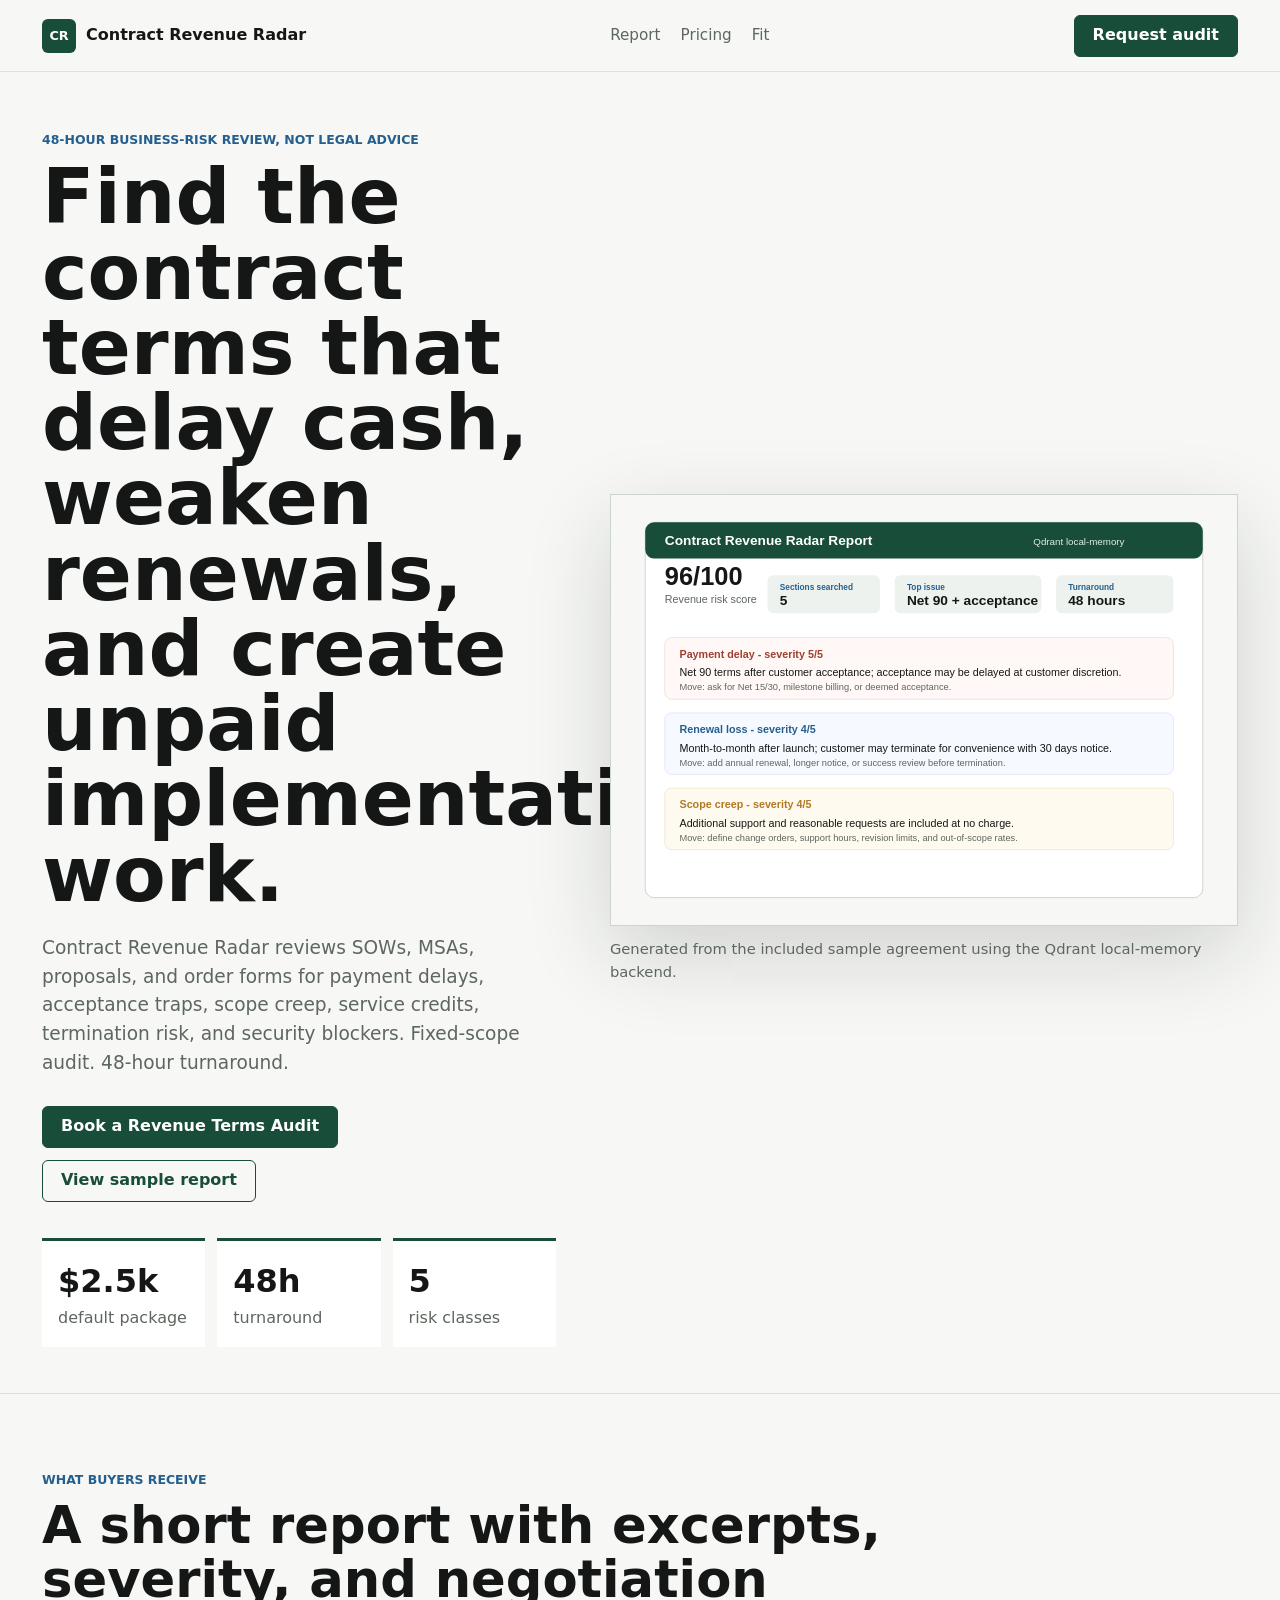
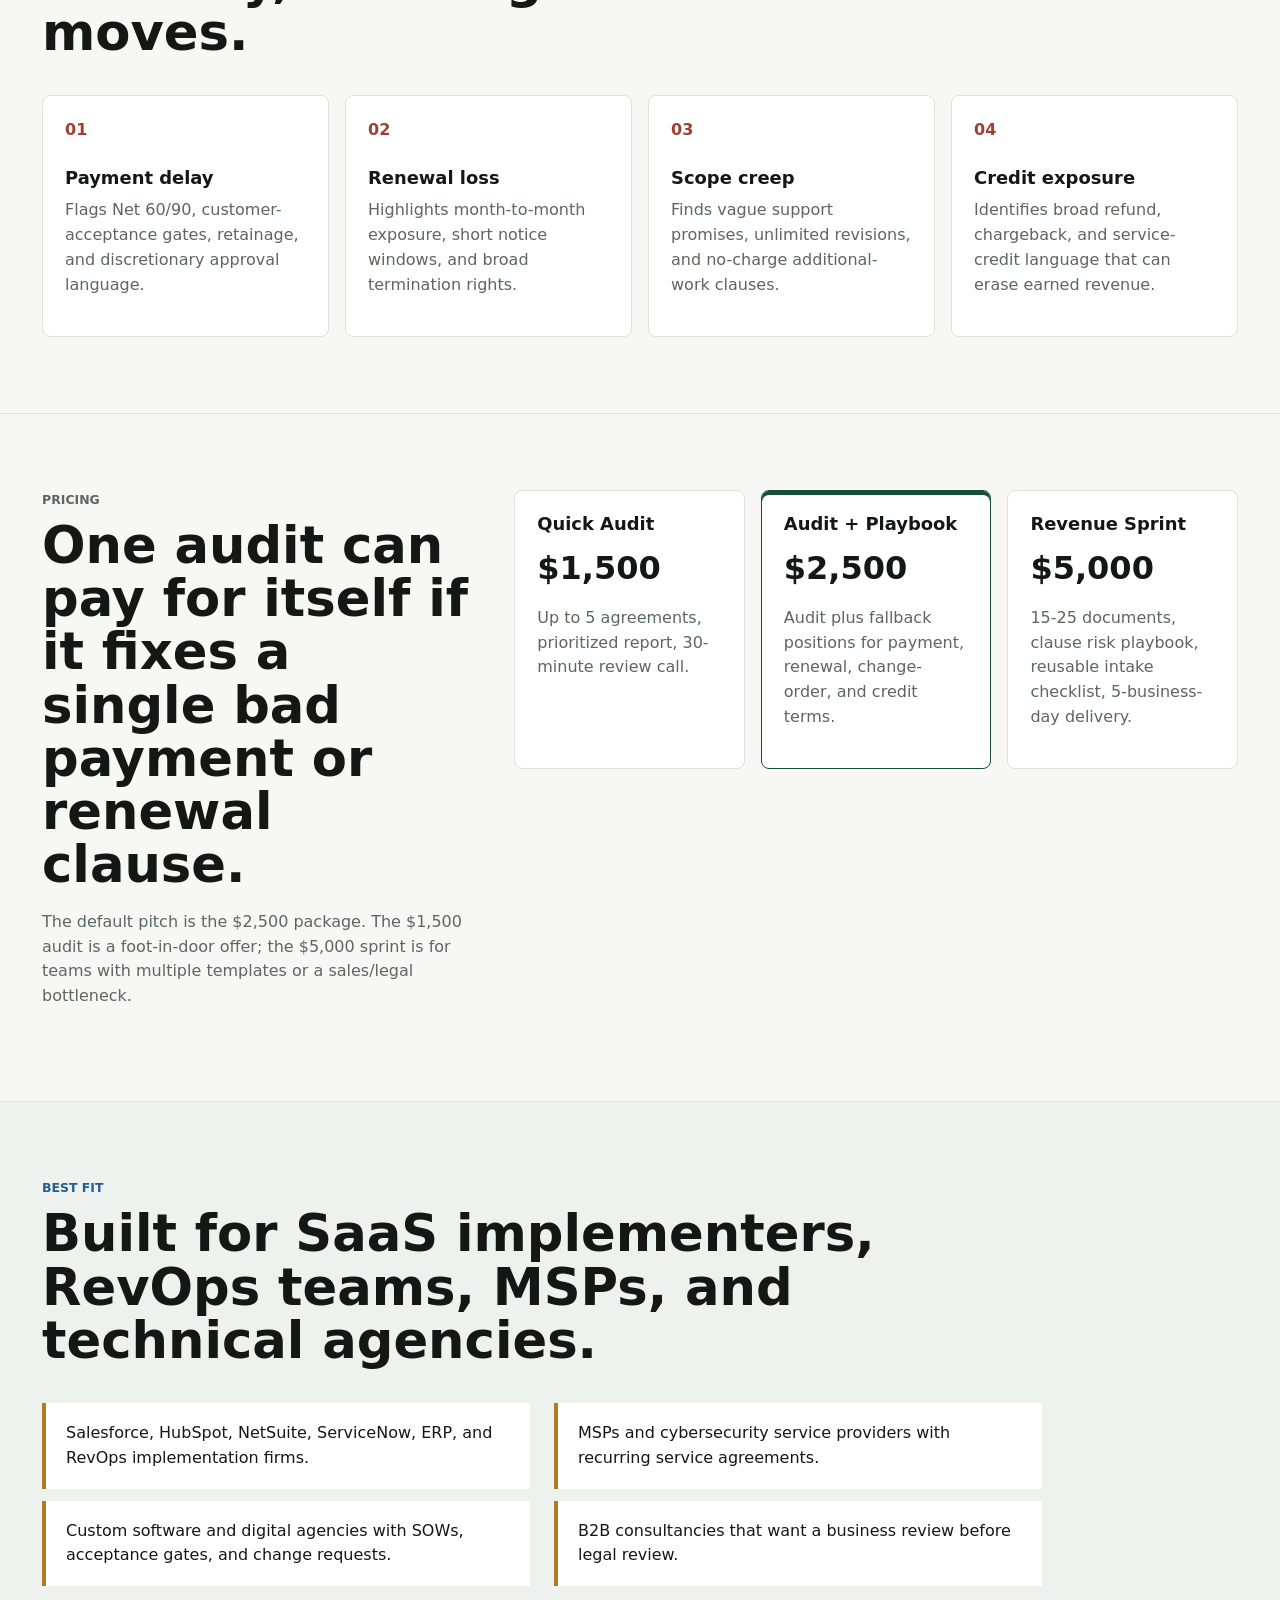
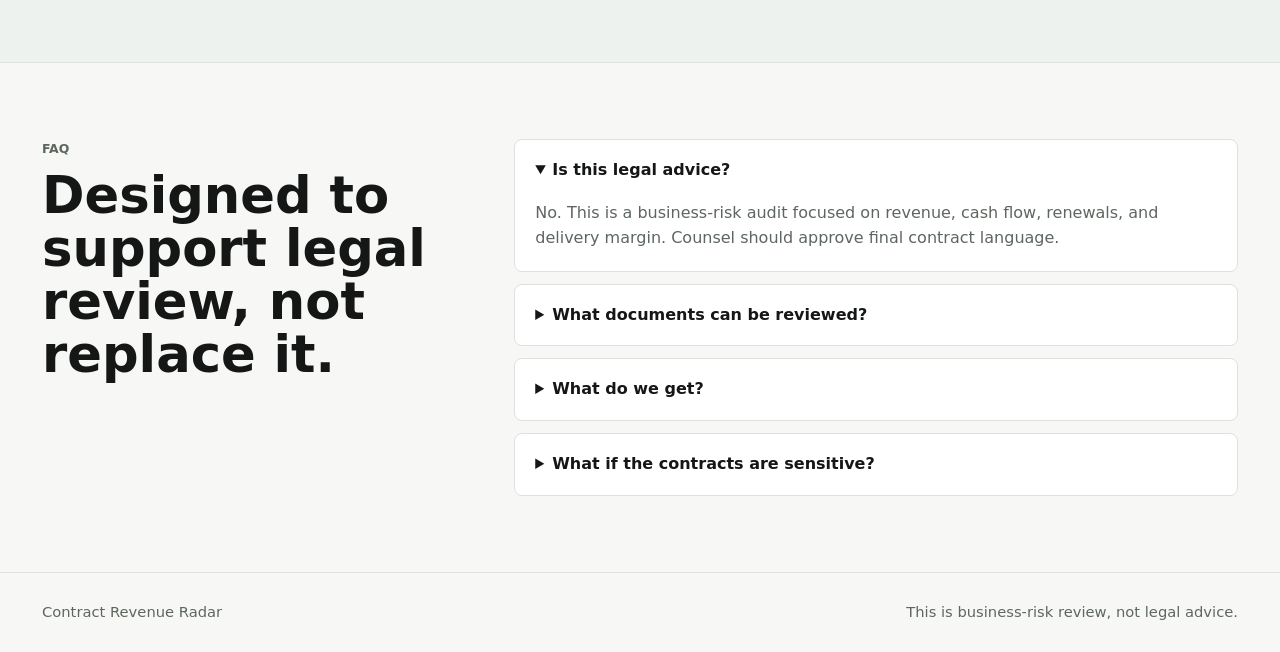
==== sales_site/index.html @ be5c2841 "Initial Contract Revenue Radar submission package" ====
<!doctype html>
<html lang="en">
  <head>
    <meta charset="utf-8" />
    <meta name="viewport" content="width=device-width, initial-scale=1" />
    <title>Contract Revenue Radar</title>
    <meta
      name="description"
      content="A 48-hour revenue terms audit for agencies, MSPs, SaaS implementers, and B2B service firms."
    />
    <link rel="stylesheet" href="styles.css" />
  </head>
  <body>
    <header class="topbar">
      <a class="brand" href="#top" aria-label="Contract Revenue Radar home">
        <span class="mark">CR</span>
        <span>Contract Revenue Radar</span>
      </a>
      <nav aria-label="Primary navigation">
        <a href="#report">Report</a>
        <a href="#pricing">Pricing</a>
        <a href="#fit">Fit</a>
      </nav>
      <a class="nav-cta" href="mailto:YOUR_EMAIL_HERE?subject=Revenue%20Terms%20Audit">Request audit</a>
    </header>

    <main id="top">
      <section class="hero">
        <div class="hero-copy">
          <p class="eyebrow">48-hour business-risk review, not legal advice</p>
          <h1>Find the contract terms that delay cash, weaken renewals, and create unpaid implementation work.</h1>
          <p class="lede">
            Contract Revenue Radar reviews SOWs, MSAs, proposals, and order forms for payment
            delays, acceptance traps, scope creep, service credits, termination risk, and security
            blockers. Fixed-scope audit. 48-hour turnaround.
          </p>
          <div class="hero-actions">
            <a class="button primary" href="mailto:YOUR_EMAIL_HERE?subject=Revenue%20Terms%20Audit">Book a Revenue Terms Audit</a>
            <a class="button secondary" href="#report">View sample report</a>
          </div>
          <dl class="metrics" aria-label="Commercial targets">
            <div>
              <dt>$2.5k</dt>
              <dd>default package</dd>
            </div>
            <div>
              <dt>48h</dt>
              <dd>turnaround</dd>
            </div>
            <div>
              <dt>5</dt>
              <dd>risk classes</dd>
            </div>
          </dl>
        </div>
        <figure class="product-shot" aria-label="Sample Contract Revenue Radar report">
          <img src="assets/report-preview.svg" alt="Sample report showing payment delay, renewal loss, and scope creep findings." />
          <figcaption>Generated from the included sample agreement using the Qdrant local-memory backend.</figcaption>
        </figure>
      </section>

      <section class="band" id="report">
        <div class="section-heading">
          <p class="eyebrow">What buyers receive</p>
          <h2>A short report with excerpts, severity, and negotiation moves.</h2>
        </div>
        <div class="deliverables">
          <article>
            <span class="index">01</span>
            <h3>Payment delay</h3>
            <p>Flags Net 60/90, customer-acceptance gates, retainage, and discretionary approval language.</p>
          </article>
          <article>
            <span class="index">02</span>
            <h3>Renewal loss</h3>
            <p>Highlights month-to-month exposure, short notice windows, and broad termination rights.</p>
          </article>
          <article>
            <span class="index">03</span>
            <h3>Scope creep</h3>
            <p>Finds vague support promises, unlimited revisions, and no-charge additional-work clauses.</p>
          </article>
          <article>
            <span class="index">04</span>
            <h3>Credit exposure</h3>
            <p>Identifies broad refund, chargeback, and service-credit language that can erase earned revenue.</p>
          </article>
        </div>
      </section>

      <section class="split" id="pricing">
        <div>
          <p class="eyebrow">Pricing</p>
          <h2>One audit can pay for itself if it fixes a single bad payment or renewal clause.</h2>
          <p>
            The default pitch is the $2,500 package. The $1,500 audit is a foot-in-door offer; the $5,000 sprint is for teams with multiple templates or a sales/legal bottleneck.
          </p>
        </div>
        <div class="pricing-table" aria-label="Audit pricing">
          <article>
            <h3>Quick Audit</h3>
            <p class="price">$1,500</p>
            <p>Up to 5 agreements, prioritized report, 30-minute review call.</p>
          </article>
          <article class="featured">
            <h3>Audit + Playbook</h3>
            <p class="price">$2,500</p>
            <p>Audit plus fallback positions for payment, renewal, change-order, and credit terms.</p>
          </article>
          <article>
            <h3>Revenue Sprint</h3>
            <p class="price">$5,000</p>
            <p>15-25 documents, clause risk playbook, reusable intake checklist, 5-business-day delivery.</p>
          </article>
        </div>
      </section>

      <section class="band muted" id="fit">
        <div class="section-heading">
          <p class="eyebrow">Best fit</p>
          <h2>Built for SaaS implementers, RevOps teams, MSPs, and technical agencies.</h2>
        </div>
        <ul class="fit-list">
          <li>Salesforce, HubSpot, NetSuite, ServiceNow, ERP, and RevOps implementation firms.</li>
          <li>MSPs and cybersecurity service providers with recurring service agreements.</li>
          <li>Custom software and digital agencies with SOWs, acceptance gates, and change requests.</li>
          <li>B2B consultancies that want a business review before legal review.</li>
        </ul>
      </section>

      <section class="split faq" id="faq">
        <div>
          <p class="eyebrow">FAQ</p>
          <h2>Designed to support legal review, not replace it.</h2>
        </div>
        <div class="faq-list">
          <details open>
            <summary>Is this legal advice?</summary>
            <p>No. This is a business-risk audit focused on revenue, cash flow, renewals, and delivery margin. Counsel should approve final contract language.</p>
          </details>
          <details>
            <summary>What documents can be reviewed?</summary>
            <p>SOWs, MSAs, proposals, order forms, renewal terms, implementation agreements, managed services agreements, and redacted excerpts.</p>
          </details>
          <details>
            <summary>What do we get?</summary>
            <p>A prioritized report showing risky excerpts, why they matter commercially, and recommended negotiation moves. Higher-tier packages include fallback clause positions and an intake checklist.</p>
          </details>
          <details>
            <summary>What if the contracts are sensitive?</summary>
            <p>Start with redacted docs, templates, public order forms, or a short excerpt. No sensitive personal data is required for a sample audit.</p>
          </details>
        </div>
      </section>
    </main>

    <footer>
      <span>Contract Revenue Radar</span>
      <span>This is business-risk review, not legal advice.</span>
    </footer>
  </body>
</html>
---- sales_site/styles.css ----
:root {
  color-scheme: light;
  --ink: #151716;
  --muted: #5d665f;
  --line: #dce2dd;
  --panel: #ffffff;
  --paper: #f7f8f5;
  --green: #184d3a;
  --blue: #245f8f;
  --red: #9e3f31;
  --gold: #b07a25;
}

* {
  box-sizing: border-box;
}

html {
  scroll-behavior: smooth;
}

body {
  margin: 0;
  font-family:
    Inter, ui-sans-serif, system-ui, -apple-system, BlinkMacSystemFont, "Segoe UI", sans-serif;
  color: var(--ink);
  background: var(--paper);
  line-height: 1.55;
}

a {
  color: inherit;
}

.topbar {
  position: sticky;
  top: 0;
  z-index: 10;
  display: flex;
  align-items: center;
  justify-content: space-between;
  gap: 24px;
  min-height: 72px;
  padding: 0 42px;
  border-bottom: 1px solid var(--line);
  background: rgba(247, 248, 245, 0.94);
  backdrop-filter: blur(16px);
}

.brand {
  display: inline-flex;
  align-items: center;
  gap: 10px;
  font-weight: 720;
  text-decoration: none;
  white-space: nowrap;
}

.mark {
  display: grid;
  place-items: center;
  width: 34px;
  height: 34px;
  color: #fff;
  background: var(--green);
  border-radius: 6px;
  font-size: 0.8rem;
}

nav {
  display: flex;
  gap: 20px;
  color: var(--muted);
  font-size: 0.95rem;
}

nav a,
.nav-cta,
.button {
  text-decoration: none;
}

.nav-cta,
.button {
  display: inline-flex;
  align-items: center;
  justify-content: center;
  min-height: 42px;
  padding: 0 18px;
  border: 1px solid var(--green);
  border-radius: 6px;
  font-weight: 700;
  white-space: nowrap;
}

.nav-cta,
.button.primary {
  color: #fff;
  background: var(--green);
}

.button.secondary {
  color: var(--green);
  background: transparent;
}

.hero {
  display: grid;
  grid-template-columns: minmax(0, 0.9fr) minmax(420px, 1.1fr);
  gap: 54px;
  align-items: center;
  min-height: calc(100vh - 72px);
  padding: 58px 42px 46px;
  border-bottom: 1px solid var(--line);
}

.hero-copy {
  max-width: 720px;
}

.eyebrow {
  margin: 0 0 10px;
  color: var(--blue);
  font-size: 0.78rem;
  font-weight: 800;
  letter-spacing: 0;
  text-transform: uppercase;
}

h1,
h2,
h3,
p {
  margin-top: 0;
}

h1 {
  margin-bottom: 22px;
  font-size: clamp(2.6rem, 6vw, 5.7rem);
  line-height: 0.98;
  letter-spacing: 0;
}

h2 {
  margin-bottom: 18px;
  font-size: clamp(2rem, 4vw, 3.6rem);
  line-height: 1.04;
  letter-spacing: 0;
}

h3 {
  margin-bottom: 10px;
  font-size: 1.12rem;
  line-height: 1.2;
  letter-spacing: 0;
}

.lede {
  max-width: 650px;
  margin-bottom: 28px;
  color: var(--muted);
  font-size: 1.16rem;
}

.hero-actions {
  display: flex;
  flex-wrap: wrap;
  gap: 12px;
}

.metrics {
  display: grid;
  grid-template-columns: repeat(3, minmax(0, 1fr));
  gap: 12px;
  max-width: 560px;
  margin: 36px 0 0;
}

.metrics div {
  padding: 16px;
  border-top: 3px solid var(--green);
  background: #fff;
}

.metrics dt {
  font-size: 2rem;
  font-weight: 800;
}

.metrics dd {
  margin: 0;
  color: var(--muted);
}

.product-shot {
  margin: 0;
}

.product-shot img {
  display: block;
  width: 100%;
  height: auto;
  border: 1px solid #cbd4ce;
  box-shadow: 0 28px 80px rgba(21, 23, 22, 0.16);
  background: #fff;
}

figcaption {
  margin-top: 12px;
  color: var(--muted);
  font-size: 0.92rem;
}

.band,
.split {
  padding: 76px 42px;
  border-bottom: 1px solid var(--line);
}

.muted {
  background: #edf2ef;
}

.section-heading {
  max-width: 900px;
  margin-bottom: 36px;
}

.deliverables {
  display: grid;
  grid-template-columns: repeat(4, minmax(0, 1fr));
  gap: 16px;
}

.deliverables article,
.pricing-table article {
  padding: 22px;
  border: 1px solid var(--line);
  border-radius: 8px;
  background: #fff;
}

.index {
  display: inline-block;
  margin-bottom: 24px;
  color: var(--red);
  font-weight: 800;
}

.split {
  display: grid;
  grid-template-columns: minmax(280px, 0.75fr) minmax(0, 1.25fr);
  gap: 38px;
  align-items: start;
}

.split > div:first-child p {
  max-width: 560px;
  color: var(--muted);
}

.pricing-table {
  display: grid;
  grid-template-columns: repeat(3, minmax(0, 1fr));
  gap: 16px;
}

.pricing-table .featured {
  border-color: var(--green);
  box-shadow: inset 0 4px 0 var(--green);
}

.price {
  margin-bottom: 12px;
  font-size: 2rem;
  font-weight: 850;
}

.pricing-table p:not(.price),
.deliverables p {
  color: var(--muted);
}

.fit-list {
  display: grid;
  grid-template-columns: repeat(2, minmax(0, 1fr));
  gap: 12px 24px;
  max-width: 1000px;
  margin: 0;
  padding: 0;
  list-style: none;
}

.fit-list li {
  padding: 18px 20px;
  border-left: 4px solid var(--gold);
  background: #fff;
}

.faq-list {
  display: grid;
  gap: 12px;
}

details {
  border: 1px solid var(--line);
  border-radius: 8px;
  background: #fff;
}

summary {
  cursor: pointer;
  padding: 18px 20px;
  color: var(--ink);
  font-weight: 800;
}

details p {
  margin: 0;
  padding: 0 20px 20px;
  color: var(--muted);
}

footer {
  display: flex;
  justify-content: space-between;
  gap: 24px;
  padding: 28px 42px;
  color: var(--muted);
  font-size: 0.92rem;
}

@media (max-width: 980px) {
  .topbar {
    position: static;
    padding: 16px 22px;
    align-items: flex-start;
    flex-wrap: wrap;
  }

  nav {
    order: 3;
    width: 100%;
  }

  .hero,
  .split,
  .deliverables,
  .pricing-table,
  .fit-list {
    grid-template-columns: 1fr;
  }

  .hero {
    min-height: auto;
    padding: 44px 22px;
  }

  .band,
  .split {
    padding: 54px 22px;
  }

  .metrics {
    grid-template-columns: 1fr;
  }

  footer {
    flex-direction: column;
    padding: 24px 22px;
  }
}

@media (max-width: 560px) {
  .brand {
    width: 100%;
  }

  .nav-cta,
  .button,
  .hero-actions {
    width: 100%;
  }

  h1 {
    font-size: 2.65rem;
  }
}
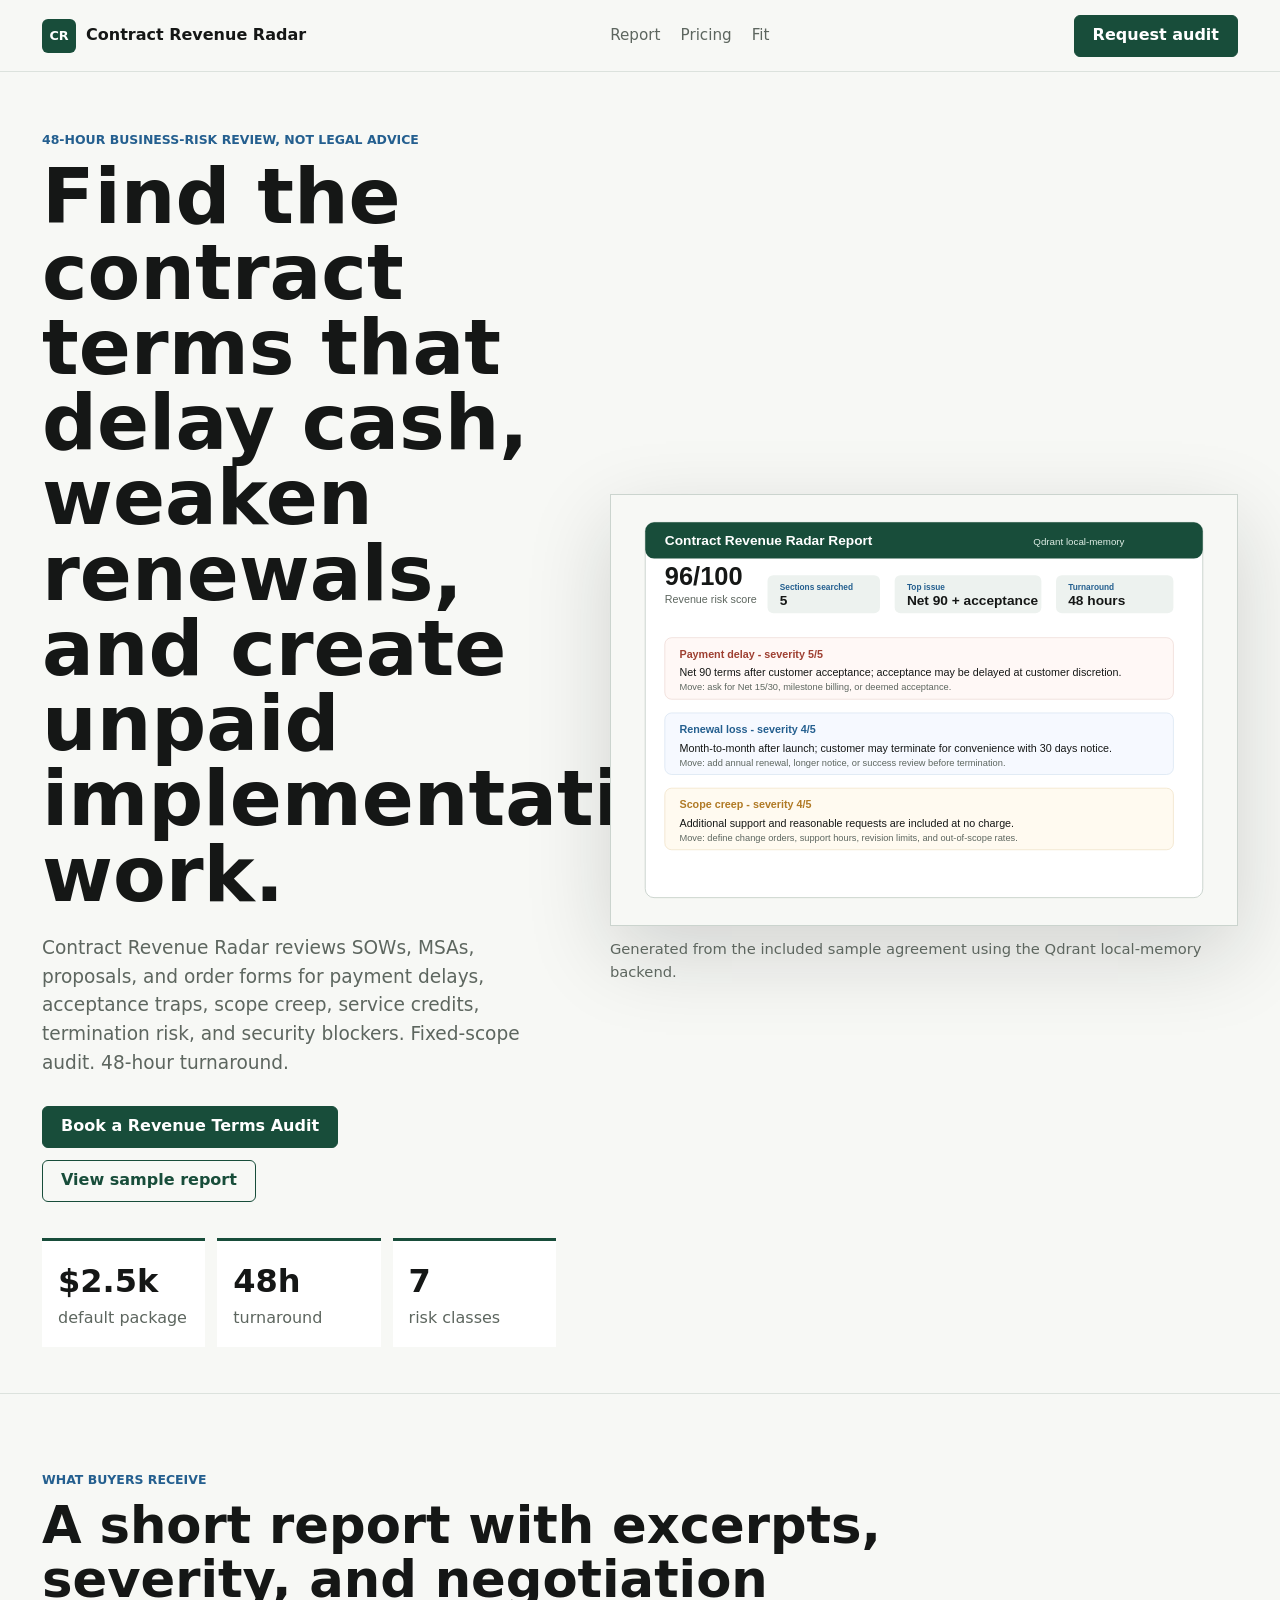
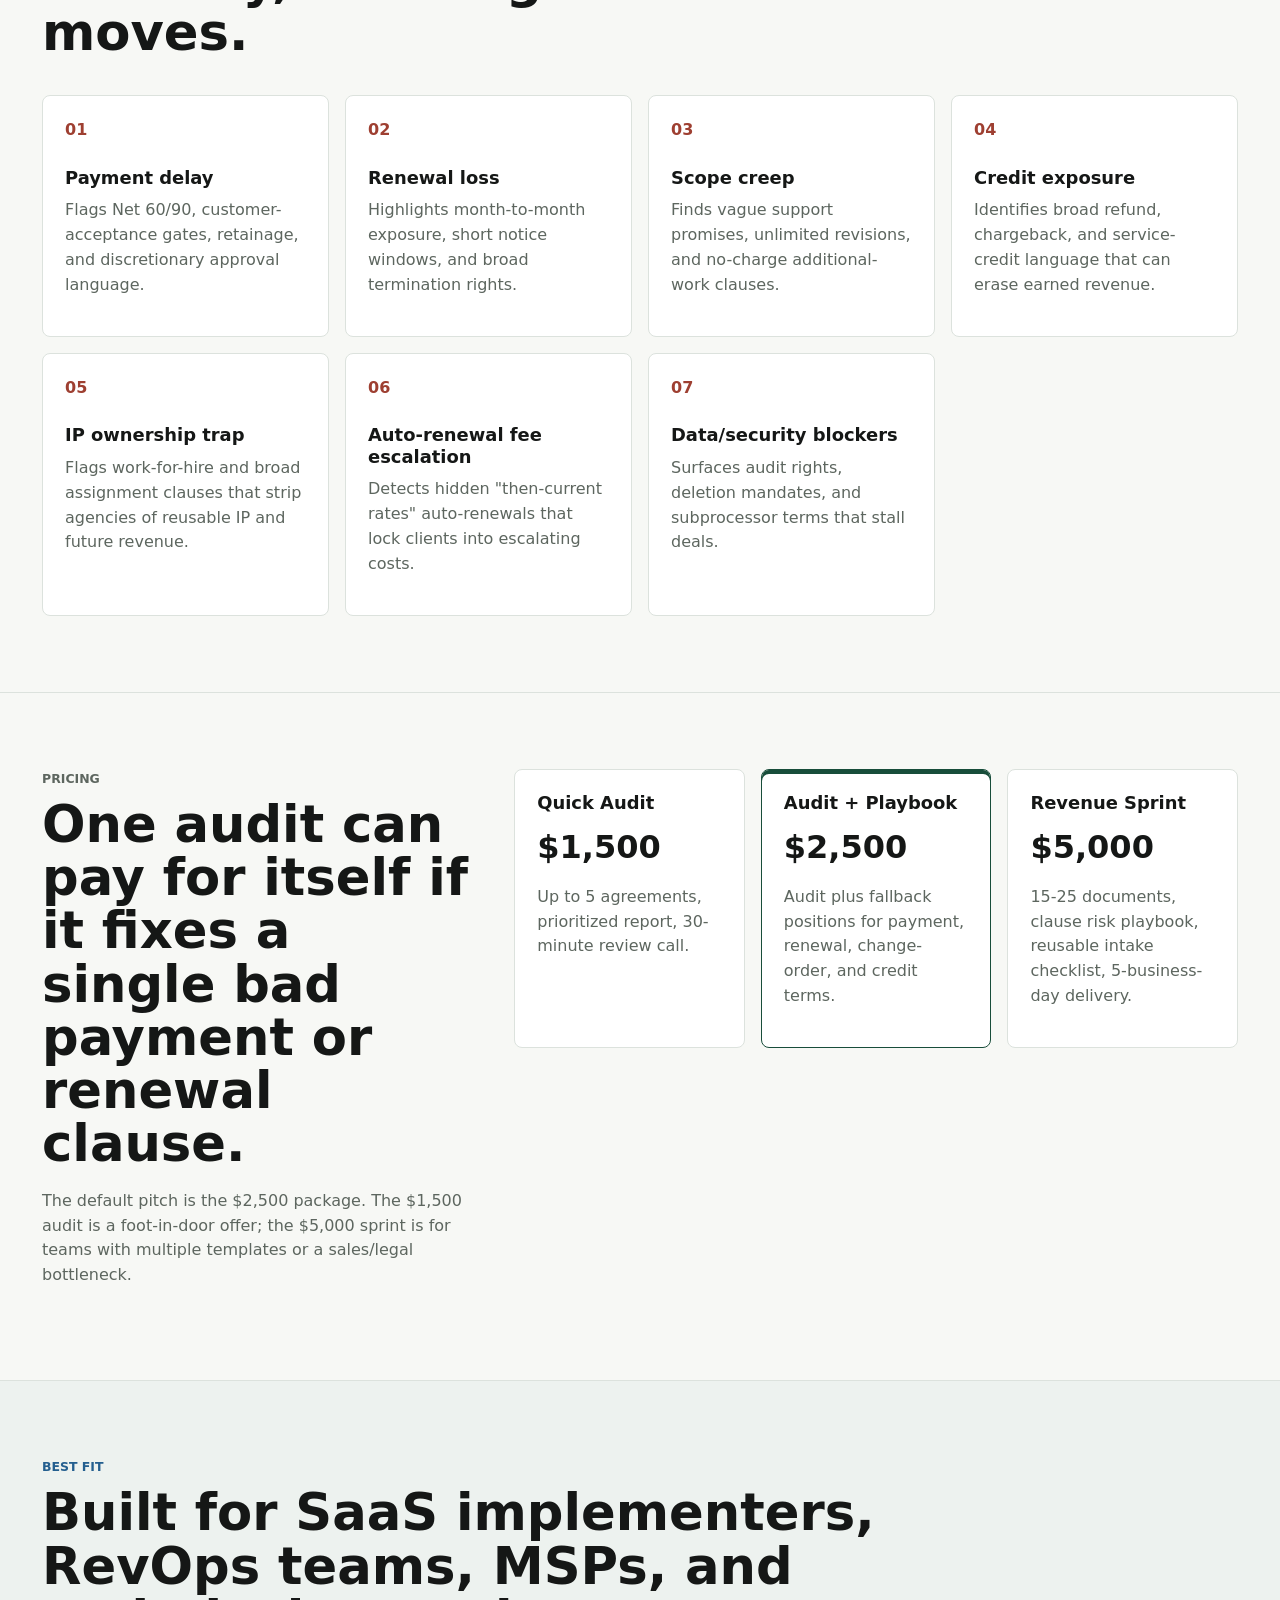
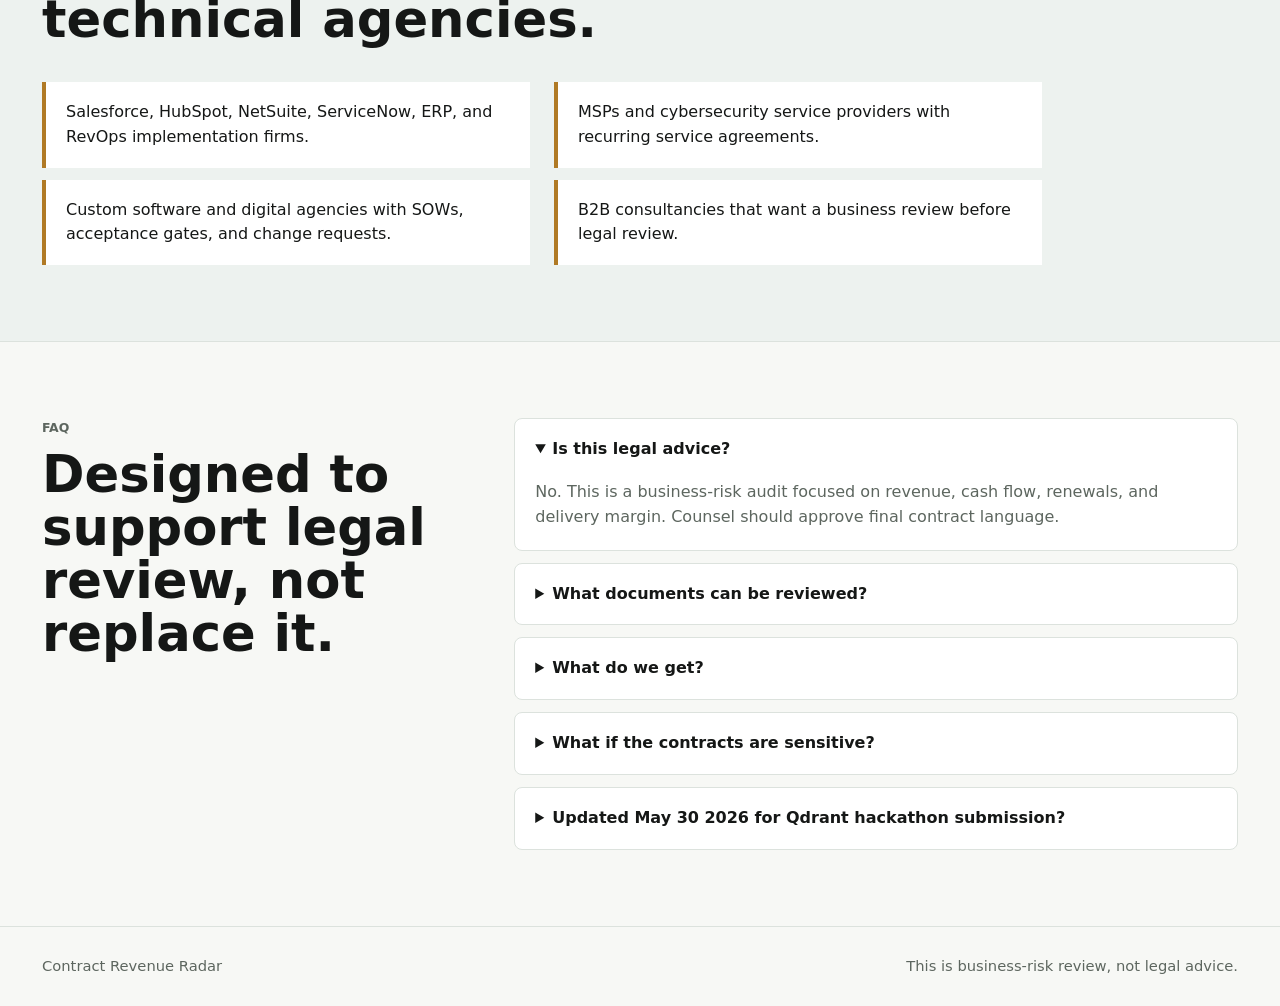
==== commit 90b576fd: "May 30 2026 final submission prep - new risk classes: IP ownership trap + auto-renewal fee escalatio" ====
--- a/sales_site/index.html
+++ b/sales_site/index.html
@@ -48,7 +48,7 @@
               <dd>turnaround</dd>
             </div>
             <div>
-              <dt>5</dt>
+              <dt>7</dt>
               <dd>risk classes</dd>
             </div>
           </dl>
@@ -84,6 +84,21 @@
             <span class="index">04</span>
             <h3>Credit exposure</h3>
             <p>Identifies broad refund, chargeback, and service-credit language that can erase earned revenue.</p>
+          </article>
+          <article>
+            <span class="index">05</span>
+            <h3>IP ownership trap</h3>
+            <p>Flags work-for-hire and broad assignment clauses that strip agencies of reusable IP and future revenue.</p>
+          </article>
+          <article>
+            <span class="index">06</span>
+            <h3>Auto-renewal fee escalation</h3>
+            <p>Detects hidden "then-current rates" auto-renewals that lock clients into escalating costs.</p>
+          </article>
+          <article>
+            <span class="index">07</span>
+            <h3>Data/security blockers</h3>
+            <p>Surfaces audit rights, deletion mandates, and subprocessor terms that stall deals.</p>
           </article>
         </div>
       </section>
@@ -144,11 +159,15 @@
           </details>
           <details>
             <summary>What do we get?</summary>
-            <p>A prioritized report showing risky excerpts, why they matter commercially, and recommended negotiation moves. Higher-tier packages include fallback clause positions and an intake checklist.</p>
+            <p>A prioritized report showing risky excerpts, why they matter commercially, and recommended negotiation moves. Deliverables: Markdown + optional professional DOCX (new May 30). Higher-tier packages include fallback clause positions, ops checklist, and clause playbook.</p>
           </details>
           <details>
             <summary>What if the contracts are sensitive?</summary>
             <p>Start with redacted docs, templates, public order forms, or a short excerpt. No sensitive personal data is required for a sample audit.</p>
+          </details>
+          <details>
+            <summary>Updated May 30 2026 for Qdrant hackathon submission?</summary>
+            <p>Yes — 2 new detectors (IP + renewal fees), DOCX export, 2 new samples (SaaS MSA + MSP), enhanced scoring, new API endpoints, and full docs refresh with live demo output. See README "Session Notes".</p>
           </details>
         </div>
       </section>
